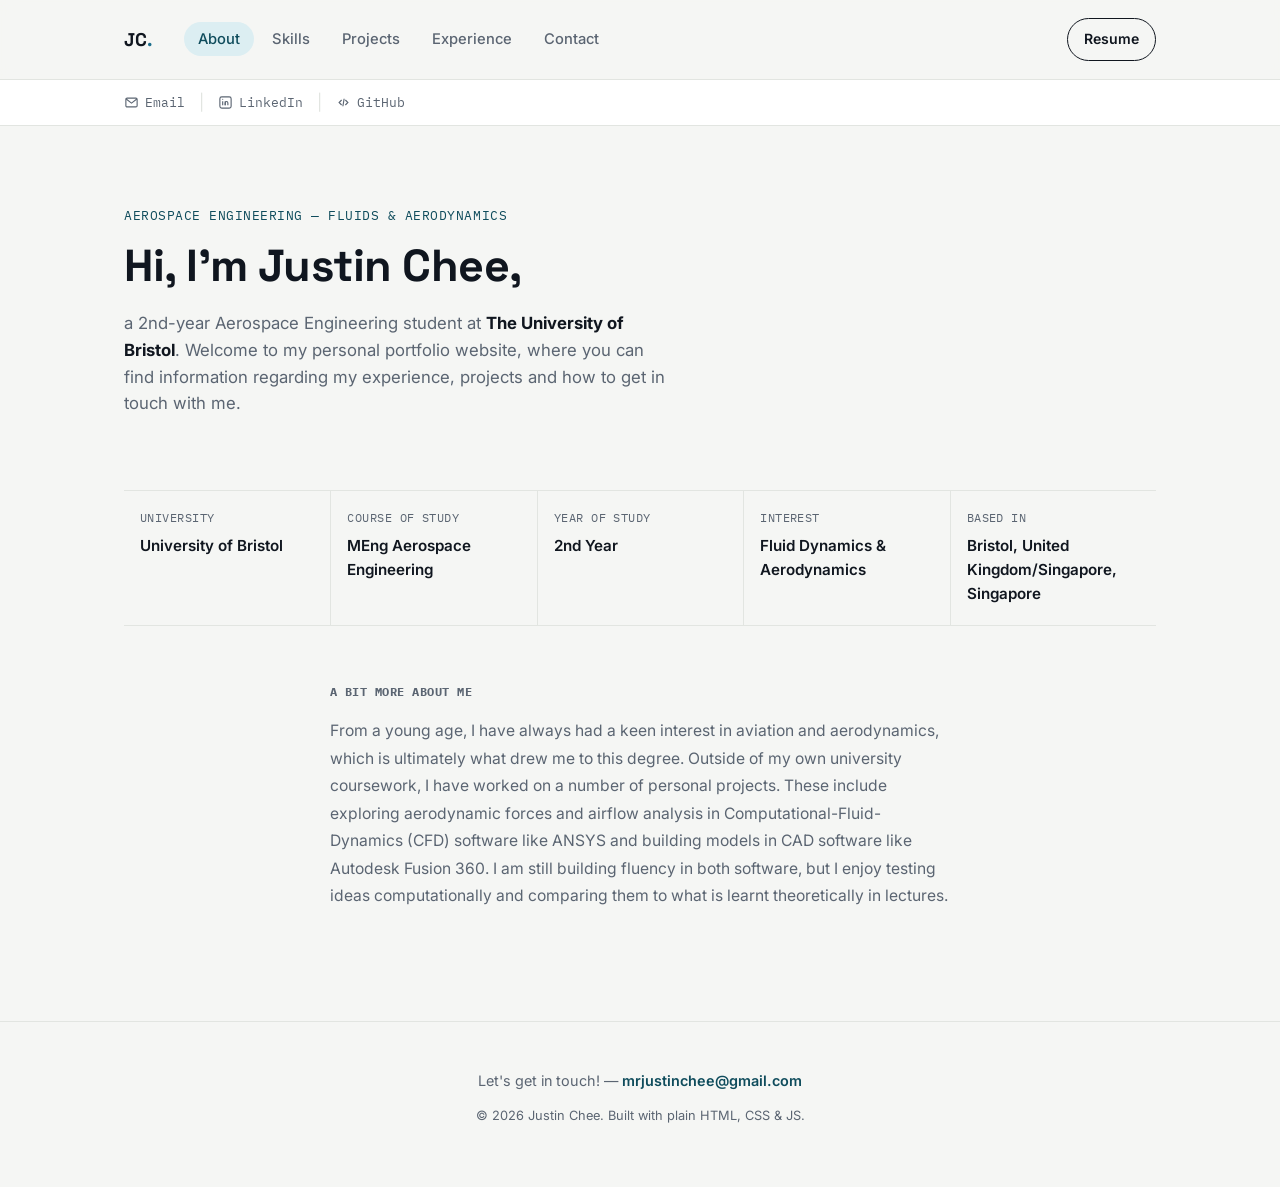
==== index.html @ 2c52f27e "Update hero photo source in index.html" ====
<!DOCTYPE html>
<html lang="en">
<head>
<meta charset="UTF-8">
<meta name="viewport" content="width=device-width, initial-scale=1.0">
<title>JC — Aerospace Engineering Portfolio</title>
<meta name="description" content="Portfolio of JC, Aerospace Engineering student focused on fluids and aerodynamics.">

<!-- Fonts: Space Grotesk for headings (technical/geometric), Inter for body, IBM Plex Mono for data labels -->
<link rel="preconnect" href="https://fonts.googleapis.com">
<link rel="preconnect" href="https://fonts.gstatic.com" crossorigin>
<link href="https://fonts.googleapis.com/css2?family=Space+Grotesk:wght@500;600;700&family=Inter:wght@400;500;600&family=IBM+Plex+Mono:wght@400;500&display=swap" rel="stylesheet">

<link rel="stylesheet" href="style.css">
</head>
<body>

<!-- ============================================================ -->
<!-- TOP NAVIGATION / TABS                                         -->
<!-- ============================================================ -->
<header class="site-header">
  <div class="header-inner">
    <a href="#summary" class="logo" data-tab-target="summary">JC<span class="logo-dot">.</span></a>
 
    <nav class="tabs" role="tablist" aria-label="Portfolio sections">
      <button class="tab-btn is-active" role="tab" aria-selected="true" aria-controls="summary" data-tab-target="summary">About</button>
      <button class="tab-btn" role="tab" aria-selected="false" aria-controls="skills" data-tab-target="skills">Skills</button>
      <button class="tab-btn" role="tab" aria-selected="false" aria-controls="projects" data-tab-target="projects">Projects</button>
      <button class="tab-btn" role="tab" aria-selected="false" aria-controls="experience" data-tab-target="experience">Experience</button>
      <button class="tab-btn" role="tab" aria-selected="false" aria-controls="contact" data-tab-target="contact">Contact</button>
    </nav>
 
    <!-- UPDATE_ME: point this at your actual resume PDF, or remove the button if you don't have one yet -->
    <a class="resume-btn" href="assets/resume.pdf" target="_blank" rel="noopener">Resume</a>
 
    <button class="nav-toggle" aria-label="Toggle menu" aria-expanded="false">
      <span></span><span></span><span></span>
    </button>
  </div>
</header>
 
<!-- ============================================================ -->
<!-- CONTACT BAR — quick hotlinks, always visible below the tabs   -->
<!-- ============================================================ -->
<div class="contact-bar">
  <ul class="contact-list">
    <li>
      <a href="mailto:mrjustinchee@gmail.com">
        <svg class="contact-icon" viewBox="0 0 24 24" width="16" height="16" fill="none" stroke="currentColor" stroke-width="1.8" aria-hidden="true">
          <rect x="3" y="5" width="18" height="14" rx="2"></rect>
          <path d="M3.5 6.5L12 13L20.5 6.5"></path>
        </svg>
        Email
      </a>
    </li>
    <li>
      <a href="https://www.linkedin.com/in/justin-chee-tc" target="_blank" rel="noopener">
        <svg class="contact-icon" viewBox="0 0 24 24" width="16" height="16" fill="none" stroke="currentColor" stroke-width="1.8" aria-hidden="true">
          <rect x="3" y="3" width="18" height="18" rx="3"></rect>
          <line x1="7.5" y1="10" x2="7.5" y2="16.5"></line>
          <circle cx="7.5" cy="6.8" r="0.9" fill="currentColor" stroke="none"></circle>
          <path d="M11.5 16.5V12.8C11.5 11.3 12.4 10.3 13.7 10.3C15 10.3 15.8 11.2 15.8 12.8V16.5"></path>
          <line x1="11.5" y1="10" x2="11.5" y2="16.5"></line>
        </svg>
        LinkedIn
      </a>
    </li>
    <li>
      <a href="https://github.com/Cheestin" target="_blank" rel="noopener">
        <svg class="contact-icon" viewBox="0 0 24 24" width="16" height="16" fill="none" stroke="currentColor" stroke-width="1.8" aria-hidden="true">
          <polyline points="9 8 5 12 9 16"></polyline>
          <polyline points="15 8 19 12 15 16"></polyline>
          <line x1="13" y1="6" x2="11" y2="18"></line>
        </svg>
        GitHub
      </a>
    </li>
  </ul>
</div>
<main>
  <!-- ============================================================ -->
  <!-- SUMMARY                                                       -->
  <!-- ============================================================ -->
<section id="summary" class="tab-panel is-active" role="tabpanel">
    <div class="hero">
      <div class="hero-copy">
        <p class="eyebrow">Aerospace Engineering — Fluids &amp; Aerodynamics</p>
        <h1 class="hero-title">Hi, I'm Justin Chee,</h1>
        <p class="hero-lede">
          a 2nd-year Aerospace Engineering student at <strong>The University of Bristol</strong>.
          Welcome to my personal portfolio website, where you can find information regarding my experience, projects and how to get in touch with me.
          
        </p>
      </div>

      <!-- UPDATE_ME: replace src with your own photo. Recommended: a square image, at least 500x500px -->
      <div class="hero-photo-wrap">
        <img class="hero-photo" src="assets/Self-Photo.jpg" alt="Photo of JC" onerror="this.closest('.hero-photo-wrap').style.display='none'">
      </div>
    </div>

   <div class="quick-facts">
      <div class="fact">
        <span class="fact-label">University</span>
        <span class="fact-value">University of Bristol</span>
      </div>
      <div class="fact">
        <span class="fact-label">Course of Study</span>
        <span class="fact-value">MEng Aerospace Engineering</span>
      </div>
      <div class="fact">
        <span class="fact-label">Year of Study</span>
        <span class="fact-value">2nd Year</span>
      </div>
      <div class="fact">
        <span class="fact-label">Interest</span>
        <span class="fact-value">Fluid Dynamics &amp; Aerodynamics</span>
      </div>
      <div class="fact">
        <span class="fact-label">Based in</span>
        <span class="fact-value">Bristol, United Kingdom/Singapore, Singapore</span>
      </div>
    </div>
    <div class="about-more">
      <h2 class="about-more-title">A bit more about me</h2>
      <p class="about-more-text">
From a young age, I have always had a keen interest in aviation and aerodynamics, which is ultimately what drew me to this degree. Outside of my own university coursework, I have worked on a number of personal projects. These include exploring aerodynamic forces and airflow analysis in Computational-Fluid-Dynamics (CFD) software like ANSYS and building models in CAD software like Autodesk Fusion 360. I am still building fluency in both software, but I enjoy testing ideas computationally and comparing them to what is learnt theoretically in lectures.
      </p>
    </div>
  </section>

  <!-- ============================================================ -->
  <!-- SKILLS                                                        -->
  <!-- ============================================================ -->
  <section id="skills" class="tab-panel" role="tabpanel" hidden>
    <h2 class="section-title">Skills</h2>
    <p class="section-lede">A working toolkit, organized by how I actually use it.</p>

    <div class="skill-groups">

      <div class="skill-group">
        <h3 class="skill-group-title">Technical Skills</h3>
        <ul class="tag-list">
          <li class="tag">CFD Analysis (Ansys)</li>
          <li class="tag">MATLAB</li>
          <li class="tag">CAD (Fusion 360)</li>
          <li class="tag">Python</li>
          </ul>
      </div>
      
      <div class="skill-group">
        <h3 class="skill-group-title">Engineering Fundamentals</h3>
        <ul class="tag-list">
          <li class="tag">Fluid Dynamics</li>
          <li class="tag">Thermodynamics</li>
          <li class="tag">Materials Science</li>
          <li class="tag">Structural Mechanics</li>
          <li class="tag">Materials Science</li>
        </ul>
      </div>
      
      <div class="skill-group">
        <h3 class="skill-group-title">Professional Skills</h3>
        <ul class="tag-list">
          <li class="tag">High-Pressure Decision Making</li>
          <li class="tag">Cross-Functional Collaboration</li>
          <li class="tag">Events & Operations Management</li>
          <li class="tag">Situational Awareness</li>
          <li class="tag">Leadership & Team Management</li>
          <li class="tag">Problem Solving</li>
        </ul>
      </div>

      <div class="skill-group">
        <h3 class="skill-group-title">Certifications</h3>
        <ul class="tag-list">
          <li class="tag">
            <a href="https://matlabacademy.mathworks.com/progress/share/certificate.html?id=540864f8-f4a7-497a-9adb-133bd8873ac4&" target="_blank" rel="noopener">MATLAB Onramp &#8599;</a>
          </li>
          <li class="tag">
            <a href="https://matlabacademy.mathworks.com/progress/share/certificate.html?id=38556f96-6208-426f-b482-1fb106cb03d3&" target="_blank" rel="noopener">Simulink Onramp &#8599;</a>
          </li>
          <li class="tag">
            <a href="UPDATE_ME" target="_blank" rel="noopener">UPDATE_ME &#8599;</a>
          </li>
        </ul>
      </div>
 
  </section>

  <!-- ============================================================ -->
  <!-- PROJECTS                                                      -->
  <!-- ============================================================ -->
  <section id="projects" class="tab-panel" role="tabpanel" hidden>
    <h2 class="section-title">Projects</h2>
    <p class="section-lede">Some projects I've built and tested through the years.</p>
 
    <div class="project-grid">
 
      <!-- PAPER example — for anything you've written. Duplicate for each paper. -->
      <article class="project-card">
        <div class="project-card-head">
          <span class="project-index">01</span>
          <span class="project-tag">Paper</span>
        </div>
        <h3 class="project-title">CFD Analysis of F1 Multi-Element Front Wing</h3>
        <p class="project-desc">
          Independant CFD Study investigating the relationship between flap angle and aerodynamic performance of a multi-element Formula 1 front wing through a CAD-CFD workflow.
        </p>
        <ul class="project-stack">
          <li>Independent research</li>
          <li>CAD (Fusion 360)</li>
          <li>CFD (ANSYS)</li>
          <li>Aerodynamic Analysis</li>
        </ul>
        <a class="project-link" href="projects/cfd-airfoil.html">Read the paper &rarr;</a>
      </article>
 
      <!-- BUILD example — for anything physical or coded you made. Duplicate as needed. -->
      <article class="project-card">
        <div class="project-card-head">
          <span class="project-index">02</span>
          <span class="project-tag">Build</span>
        </div>
        <h3 class="project-title">UPDATE_ME: Build Title</h3>
        <p class="project-desc">
          UPDATE_ME: what you built, why, and what you learned getting it
          to work.
        </p>
        <ul class="project-stack">
          <li>SolidWorks</li>
          <li>Python</li>
        </ul>
        <!-- UPDATE_ME: link to a repo, photos, or write-up -->
        <!-- UPDATE_ME: point this at the subpage for this project (see /projects/template.html) -->
        <a class="project-link" href="projects/UPDATE_ME.html">View project &rarr;</a>
      </article>
 
      <!-- Add more cards as needed — copy either block above -->
      <article class="project-card">
        <div class="project-card-head">
          <span class="project-index">03</span>
          <span class="project-tag">Paper</span>
        </div>
        <h3 class="project-title">Mathematical Route Optimisation Using Bezier Curves</h3>
        <p class="project-desc">
          An Extended Essay comparative study of Bezier Curves and parametric best-fit functions for route optimization of autonomous vehicles. 
        </p>
        <ul class="project-stack">
          <li>Independant Research</li>
          <li>Mathematical Modelling</li>
          <li>Route Optimisation</li>
        </ul>
        <a class="project-link" href="projects/Mathematical-Modelling">View project &rarr;</a>
      </article>
      
      <!-- PAPER example — for anything you've written. Duplicate for each paper. -->
      <article class="project-card">
        <div class="project-card-head">
          <span class="project-index">04</span>
          <span class="project-tag">Paper</span>
        </div>
        <h3 class="project-title">DIY Experimental Airfoil Lift Analysis</h3>
        <p class="project-desc">
          Experimental investigation into the relationship between incoming airflow velocity and lift force generated, in a DIY wind tunnel, controlling airflow conditions to analyse how lift forces were affected.
        </p>
        <ul class="project-stack">
          <li>Independent research</li>
          <li>Experimental Aerodynamics</li>
          <li>Experimental Analysis</li>
        </ul>
        <a class="project-link" href="projects/DIY-Wind-Tunnel.html">Read the paper &rarr;</a>
      </article>
      
    </div>
  </section>
 
  <!-- ============================================================ -->
  <!-- EXPERIENCE                                                    -->
  <!-- ============================================================ -->
  <section id="experience" class="tab-panel" role="tabpanel" hidden>
    <h2 class="section-title">Experience</h2>
    <p class="section-lede">Education, internships, and clubs, in order.</p>

    <ol class="timeline">

      <li class="timeline-item">
        <div class="timeline-when">Sept 2025 &dash; Present</div>
        <div class="timeline-body">
          <h3 class="timeline-title">2nd-Year Student / MEng Aerospace Engineering</h3>
          <p class="timeline-org">University of Bristol</p>
          <ul class="timeline-points">
            <li>Achieved a First Class average (72.8%) in Year 1</li>
          </ul>
        </div>
      </li>
      
      <li class="timeline-item">
        <div class="timeline-when">Feb 2023 &ndash; May 2025</div>
        <div class="timeline-body">
          <h3 class="timeline-title">Administrative / Operations Officer (Lieutenant)</h3>
          <p class="timeline-org">Singapore Armed Forces</p>
          <ul class="timeline-points">
            <li>Managed HR administration, covering manpower, personnel administration, pay and benefits and workplace investigations</li>
            <li>Led operation planning and execution of large-scale military events.</li>
          </ul>
          <a class="reference-link" href="assets/references/Letter of Reference_Justin Chee.pdf" target="_blank" rel="noopener">
            Read letter of recommendation &rarr;
          </a>  
        </div>
      </li>

      <li class="timeline-item">
        <div class="timeline-when">Jan 2021 &ndash; Sept 2021</div>
        <div class="timeline-body">
          <h3 class="timeline-title">Student Pilot</h3>
          <p class="timeline-org">Singapore Youth Flying Club</p>
          <ul class="timeline-points">
            <li>Completed 22 hours as Pilot in Command and achieved a First Solo Flight.</li>
          </ul>
        </div>
      </li>

    </ol>
  </section>
   <!-- ============================================================ -->
  <!-- CONTACT                                                       -->
  <!-- ============================================================ -->
  <section id="contact" class="tab-panel" role="tabpanel" hidden>
    <div class="contact-layout">
 
      <div class="contact-hero">
        <h2 class="contact-hero-title">Let's Get In Touch</h2>
        <p class="contact-hero-lede">Have a query? Drop me a message and I'll get back to you.</p>
 
        <ul class="contact-info-list">
          <li>
            <svg class="contact-icon" viewBox="0 0 24 24" width="18" height="18" fill="none" stroke="currentColor" stroke-width="1.8" aria-hidden="true">
              <path d="M6.5 3.5H9L10.5 7.5L8.5 9C9.3 11 11 12.7 13 13.5L14.5 11.5L18.5 13V15.5C18.5 16.9 17.3 18 16 17.8C10.5 17 5.9 12.4 5.2 6.9C5 5.6 5.1 4.4 6.5 3.5Z"></path>
            </svg>
            <a href="tel:+44 7493 414186">+44 77493 414186 (UK)</a>
          </li>
          <li>
            <svg class="contact-icon" viewBox="0 0 24 24" width="18" height="18" fill="none" stroke="currentColor" stroke-width="1.8" aria-hidden="true">
            <path d="M6.5 3.5H9L10.5 7.5L8.5 9C9.3 11 11 12.7 13 13.5L14.5 11.5L18.5 13V15.5C18.5 16.9 17.3 18 16 17.8C10.5 17 5.9 12.4 5.2 6.9C5 5.6 5.1 4.4 6.5 3.5Z"></path>
            </svg>
            <a href="tel:+65 8786 2000">+65 8786 2000 (SG)</a>
          </li>
          <li>
            <svg class="contact-icon" viewBox="0 0 24 24" width="18" height="18" fill="none" stroke="currentColor" stroke-width="1.8" aria-hidden="true">
              <rect x="3" y="5" width="18" height="14" rx="2"></rect>
              <path d="M3.5 6.5L12 13L20.5 6.5"></path>
            </svg>
            <a href="mailto:mrjustinchee@gmail.com">mrjustinchee@gmail.com</a>
          </li>
          <li>
            <svg class="contact-icon" viewBox="0 0 24 24" width="18" height="18" fill="none" stroke="currentColor" stroke-width="1.8" aria-hidden="true">
              <rect x="3" y="3" width="18" height="18" rx="3"></rect>
              <line x1="7.5" y1="10" x2="7.5" y2="16.5"></line>
              <circle cx="7.5" cy="6.8" r="0.9" fill="currentColor" stroke="none"></circle>
              <path d="M11.5 16.5V12.8C11.5 11.3 12.4 10.3 13.7 10.3C15 10.3 15.8 11.2 15.8 12.8V16.5"></path>
              <line x1="11.5" y1="10" x2="11.5" y2="16.5"></line>
            </svg>
            <a href="https://www.linkedin.com/in/justin-chee-tc" target="_blank" rel="noopener">linkedin.com/in/justin-chee-tc</a>
          </li>
          <li>
            <svg class="contact-icon" viewBox="0 0 24 24" width="18" height="18" fill="none" stroke="currentColor" stroke-width="1.8" aria-hidden="true">
              <polyline points="9 8 5 12 9 16"></polyline>
              <polyline points="15 8 19 12 15 16"></polyline>
              <line x1="13" y1="6" x2="11" y2="18"></line>
            </svg>
            <a href="https://github.com/Cheestin" target="_blank" rel="noopener">github.com/Cheestin</a>
          </li>
         <p class="quiet-note">References available on request.</p>
        </ul>
      </div>
 
      <div class="contact-form-wrap">

        <form id="contact-form" class="contact-form" action="https://formspree.io/f/xeajbpgw" method="POST">
          <div class="form-row-group">
            <div class="form-row">
              <label for="first-name">First Name <span class="required-tag">(required)</span></label>
              <input type="text" id="first-name" name="first_name" required autocomplete="given-name">
            </div>
 
            <div class="form-row">
              <label for="last-name">Last Name <span class="required-tag">(required)</span></label>
              <input type="text" id="last-name" name="last_name" required autocomplete="family-name">
            </div>
          </div>
 
          <div class="form-row">
            <label for="email">Email <span class="required-tag">(required)</span></label>
            <input
              type="email"
              id="email"
              name="email"
              required
              autocomplete="email"
              pattern="[a-zA-Z0-9._%+\-]+@[a-zA-Z0-9.\-]+\.[a-zA-Z]{2,}$"
              title="Please enter a valid email address, e.g. name@example.com">
          </div>
 
          <div class="form-row">
            <label for="message">Query <span class="required-tag">(required)</span></label>
            <textarea id="message" name="message" rows="8" required></textarea>
          </div>
 
          <button type="submit" class="btn btn-primary form-submit">Send message</button>
 
          <p class="form-status" id="form-status" role="status" aria-live="polite"></p>
        </form>
      </div>
 
    </div>
  </section>
</main>

<footer class="site-footer">
  <p>
    Let's get in touch! &mdash; <a href="mailto:mrjustinchee@gmail.com">mrjustinchee@gmail.com</a>
  </p>
  <p class="footer-meta">&copy; <span id="year"></span> Justin Chee. Built with plain HTML, CSS &amp; JS.</p>
</footer>

<script src="script.js"></script>
</body>
</html>
---- style.css ----
/* =================================================================
   DESIGN TOKENS
   Palette is a "wind-tunnel blueprint" theme: cool off-white surfaces,
   near-black ink, and a single aero-blue accent used for flow/streamlines.
   Change these variables to re-theme the entire site.
   ================================================================= */
:root {
  /* ---- UPDATE_ME: this is the fastest way to re-color the whole site ---- */
  --bg: #F5F6F4;
  --surface: #FFFFFF;
  --ink: #10161F;
  --muted: #5B6572;
  --line: #E2E5E1;
  --accent: #1C6E8C;      /* aero blue */
  --accent-ink: #0F4C5C;
  --accent-soft: #DCEEF2;

  --font-display: 'Space Grotesk', 'Segoe UI', sans-serif;
  --font-body: 'Inter', 'Segoe UI', sans-serif;
  --font-mono: 'IBM Plex Mono', 'Courier New', monospace;

  --max-width: 1080px;
  --radius: 10px;
}

* { box-sizing: border-box; }

html { scroll-behavior: smooth; }

body {
  margin: 0;
  background: var(--bg);
  color: var(--ink);
  font-family: var(--font-body);
  font-size: 16px;
  line-height: 1.6;
  -webkit-font-smoothing: antialiased;
}

h1, h2, h3 {
  font-family: var(--font-display);
  margin: 0;
  letter-spacing: -0.01em;
}

a { color: inherit; text-decoration: none; }

ul, ol { margin: 0; padding: 0; list-style: none; }

:focus-visible {
  outline: 2px solid var(--accent);
  outline-offset: 3px;
}

/* =================================================================
   HEADER / TABS
   ================================================================= */
.site-header {
  position: sticky;
  top: 0;
  z-index: 50;
  background: rgba(245, 246, 244, 0.92);
  backdrop-filter: blur(8px);
  border-bottom: 1px solid var(--line);
}

.header-inner {
  max-width: var(--max-width);
  margin: 0 auto;
  padding: 18px 24px;
  display: flex;
  align-items: center;
  gap: 32px;
}

.logo {
  font-family: var(--font-display);
  font-weight: 700;
  font-size: 1.15rem;
}
.logo-dot { color: var(--accent); }

.tabs {
  display: flex;
  gap: 4px;
  flex: 1;
}

.tab-btn {
  font-family: var(--font-body);
  font-weight: 500;
  font-size: 0.92rem;
  color: var(--muted);
  background: none;
  border: none;
  padding: 8px 14px;
  border-radius: 999px;
  cursor: pointer;
  transition: color 0.15s ease, background 0.15s ease;
}

.tab-btn:hover { color: var(--ink); }

.tab-btn.is-active {
  color: var(--accent-ink);
  background: var(--accent-soft);
}

.resume-btn {
  font-size: 0.88rem;
  font-weight: 600;
  padding: 9px 16px;
  border: 1px solid var(--ink);
  border-radius: 999px;
  white-space: nowrap;
}
.resume-btn:hover { background: var(--ink); color: var(--surface); }

/* Contact bar — slim strip of hotlinks under the header */
.contact-bar {
  background: var(--surface);
  border-bottom: 1px solid var(--line);
}

.contact-list {
  max-width: var(--max-width);
  margin: 0 auto;
  padding: 10px 24px;
  display: flex;
  gap: 14px;
}

.contact-list li {
  display: flex;
  align-items: center;
  gap: 14px;
}

.contact-list li:not(:first-child)::before {
  content: '|';
  color: var(--line);
}

.contact-list a {
  font-family: var(--font-mono);
  font-size: 0.82rem;
  color: var(--muted);
  display: flex;
  align-items: center;
  gap: 6px;
  transition: color 0.15s ease;
}

.contact-icon {
  width: 15px;
  height: 15px;
  flex-shrink: 0;
}

.contact-list a:hover { color: var(--accent-ink); }

.nav-toggle {
  display: none;
  flex-direction: column;
  gap: 4px;
  background: none;
  border: none;
  cursor: pointer;
  padding: 6px;
}
.nav-toggle span {
  width: 20px;
  height: 2px;
  background: var(--ink);
}

/* =================================================================
   LAYOUT / PANELS
   ================================================================= */
main {
  max-width: var(--max-width);
  margin: 0 auto;
  padding: 0 24px;
}

.tab-panel {
  padding: 56px 0 96px;
}

.section-title {
  font-size: 1.8rem;
  font-weight: 600;
}

.section-lede {
  margin: 8px 0 40px;
  color: var(--muted);
  max-width: 46ch;
}

/* =================================================================
   SUMMARY / HERO
   ================================================================= */
.hero {
  display: grid;
  grid-template-columns: 1.1fr 0.9fr;
  gap: 48px;
  align-items: start;
  padding-top: 24px;
}

.hero-photo-wrap {
  aspect-ratio: 16 / 9;
  border-radius: var(--radius);
  overflow: hidden;
  border: 1px solid var(--line);
  background: var(--surface);
}

.hero-photo {
  display: block;
  width: 100%;
  height: 100%;
  object-fit: cover;
}

.eyebrow {
  font-family: var(--font-mono);
  font-size: 0.8rem;
  letter-spacing: 0.04em;
  text-transform: uppercase;
  color: var(--accent-ink);
  margin: 0 0 14px;
}

.hero-title {
  font-size: clamp(2rem, 4vw, 2.8rem);
  font-weight: 700;
  line-height: 1.1;
  margin-bottom: 20px;
}

.hero-lede {
  color: var(--muted);
  font-size: 1.05rem;
  max-width: 52ch;
}

.hero-lede strong { color: var(--ink); }

.hero-actions {
  display: flex;
  gap: 12px;
  margin-top: 28px;
  flex-wrap: wrap;
}

.btn {
  font-weight: 600;
  font-size: 0.92rem;
  padding: 11px 20px;
  border-radius: 999px;
  transition: transform 0.15s ease, background 0.15s ease, color 0.15s ease;
}

.btn-primary {
  background: var(--ink);
  color: var(--surface);
}
.btn-primary:hover { background: var(--accent-ink); }

.btn-ghost {
  border: 1px solid var(--line);
  color: var(--ink);
}
.btn-ghost:hover { border-color: var(--accent); color: var(--accent-ink); }

/* Quick facts strip */
.quick-facts {
  margin-top: 56px;
  display: grid;
  grid-template-columns: repeat(5, 1fr);
  border-top: 1px solid var(--line);
  border-bottom: 1px solid var(--line);
}

.fact {
  padding: 18px 16px;
  border-left: 1px solid var(--line);
  display: flex;
  flex-direction: column;
  gap: 6px;
}
.fact:first-child { border-left: none; }

.fact-label {
  font-family: var(--font-mono);
  font-size: 0.72rem;
  text-transform: uppercase;
  letter-spacing: 0.04em;
  color: var(--muted);
}

.fact-value {
  font-weight: 600;
  font-size: 0.95rem;
}

.about-more {
  margin: 56px auto 0;
  max-width: 62ch;
}

.about-more-title {
  font-family: var(--font-mono);
  font-size: 0.78rem;
  text-transform: uppercase;
  letter-spacing: 0.04em;
  color: var(--muted);
  margin-bottom: 16px;
}

.about-more-text {
  font-size: 0.98rem;
  line-height: 1.75;
  color: var(--muted);
}
.about-more-text + .about-more-text {
  margin-top: 16px;
}

/* =================================================================
   SKILLS
   ================================================================= */
.skill-groups {
  display: grid;
  grid-template-columns: repeat(2, 1fr);
  gap: 36px 48px;
}

.skill-group-title {
  font-size: 1.02rem;
  font-weight: 600;
  margin-bottom: 14px;
  padding-bottom: 10px;
  border-bottom: 1px solid var(--line);
}

.tag-list {
  display: flex;
  flex-wrap: wrap;
  gap: 8px;
}

.tag {
  font-size: 0.85rem;
  font-family: var(--font-mono);
  padding: 7px 12px;
  background: var(--surface);
  border: 1px solid var(--line);
  border-radius: 999px;
  color: var(--ink);
}

/* =================================================================
   PROJECTS
   ================================================================= */
.project-grid {
  display: flex;
  gap: 20px;
  overflow-x: auto;
  padding-top: 8px;
  padding-bottom: 12px;
  /* Extends the row edge-to-edge past the centered content column so cards
     can scroll under the page margins. Remove this block if you'd rather
     keep the row inside the normal content width. */
  margin: 0 calc(-1 * 24px);
  padding-left: 24px;
  padding-right: 24px;
}

.project-grid::-webkit-scrollbar {
  height: 6px;
}
.project-grid::-webkit-scrollbar-track {
  background: transparent;
}
.project-grid::-webkit-scrollbar-thumb {
  background: var(--line);
  border-radius: 999px;
}
.project-grid::-webkit-scrollbar-thumb:hover {
  background: var(--accent);
}

.project-card {
  background: var(--surface);
  border: 1px solid var(--line);
  border-radius: var(--radius);
  padding: 24px;
  display: flex;
  flex-direction: column;
  gap: 10px;
  transition: border-color 0.15s ease, transform 0.15s ease;
  flex: 0 0 320px;
}

.project-card:hover {
  border-color: var(--accent);
  transform: translateY(-2px);
}

.project-card-head {
  display: flex;
  justify-content: space-between;
  align-items: center;
}

.project-index {
  font-family: var(--font-mono);
  color: var(--muted);
  font-size: 0.85rem;
}

.project-tag {
  font-family: var(--font-mono);
  font-size: 0.72rem;
  text-transform: uppercase;
  letter-spacing: 0.03em;
  color: var(--accent-ink);
  background: var(--accent-soft);
  padding: 4px 9px;
  border-radius: 999px;
}

.project-title {
  font-size: 1.1rem;
  font-weight: 600;
}

.project-desc {
  color: var(--muted);
  font-size: 0.92rem;
  flex: 1;
}

.project-stack {
  display: flex;
  flex-wrap: wrap;
  gap: 6px;
  font-family: var(--font-mono);
  font-size: 0.76rem;
  color: var(--muted);
}
.project-stack li::after { content: '\00B7'; margin-left: 6px; }
.project-stack li:last-child::after { content: ''; }

.project-link {
  font-weight: 600;
  font-size: 0.88rem;
  color: var(--accent-ink);
  margin-top: 6px;
}
.project-link:hover { text-decoration: underline; }

/* =================================================================
   EXPERIENCE / TIMELINE
   ================================================================= */
.timeline {
  border-left: 2px solid var(--line);
  padding-left: 28px;
  display: flex;
  flex-direction: column;
  gap: 36px;
}

.timeline-item {
  position: relative;
}

.timeline-item::before {
  content: '';
  position: absolute;
  left: -33px;
  top: 4px;
  width: 8px;
  height: 8px;
  border-radius: 50%;
  background: var(--accent);
}

.timeline-when {
  font-family: var(--font-mono);
  font-size: 0.78rem;
  color: var(--muted);
  margin-bottom: 6px;
}

.timeline-title {
  font-size: 1.05rem;
  font-weight: 600;
}

.timeline-org {
  color: var(--accent-ink);
  font-size: 0.92rem;
  margin: 2px 0 10px;
}

.timeline-points li {
  position: relative;
  padding-left: 16px;
  color: var(--muted);
  font-size: 0.92rem;
  margin-bottom: 4px;
}
.timeline-points li::before {
  content: '\2014';
  position: absolute;
  left: 0;
  color: var(--line);
}

.reference-link {
  display: inline-block;
  margin-top: 10px;
  font-size: 0.88rem;
  font-weight: 600;
  color: var(--accent-ink);
}
.reference-link:hover {
  text-decoration: underline;
}

/* =================================================================
   CONTACT
   ================================================================= */
.contact-layout {
  display: grid;
  grid-template-columns: 0.8fr 1.2fr;
  gap: 56px;
  align-items: center;
  min-height: 60vh;
}

.contact-hero-title {
  font-size: clamp(2.2rem, 4.5vw, 3.2rem);
  font-weight: 700;
  line-height: 1.1;
  margin-bottom: 16px;
}

.contact-hero-lede {
  color: var(--muted);
  font-size: 1rem;
  max-width: 34ch;
}

.contact-info-list {
  margin-top: 32px;
  display: flex;
  flex-direction: column;
  max-width: 34ch;
}

.contact-info-list li {
  display: flex;
  align-items: center;
  gap: 12px;
  padding: 14px 0;
  border-bottom: 1px solid var(--line);
}

.contact-info-list li:first-child {
  border-top: 1px solid var(--line);
}

.contact-info-list .contact-icon {
  color: var(--accent);
  flex-shrink: 0;
}

.contact-info-list a {
  font-size: 0.92rem;
  color: var(--ink);
  word-break: break-word;
}
.contact-info-list a:hover { color: var(--accent-ink); }

.quiet-note {
  margin-top: 20px;
  font-family: var(--font-mono);
  font-size: 0.78rem;
  color: var(--muted);
}

.contact-form-wrap {
  width: 100%;
}

.contact-form {
  width: 100%;
  max-width: none;
  display: flex;
  flex-direction: column;
  gap: 20px;
}

.form-row-group {
  display: grid;
  grid-template-columns: 1fr 1fr;
  gap: 20px;
}

.required-tag {
  text-transform: none;
  font-weight: 400;
  color: var(--muted);
  letter-spacing: 0;
}

.form-row {
  display: flex;
  flex-direction: column;
  gap: 8px;
}

.form-row label {
  font-family: var(--font-mono);
  font-size: 0.78rem;
  text-transform: uppercase;
  letter-spacing: 0.04em;
  color: var(--muted);
}

.form-row input,
.form-row textarea {
  font-family: var(--font-body);
  font-size: 0.95rem;
  color: var(--ink);
  background: var(--surface);
  border: 1px solid var(--line);
  border-radius: 6px;
  padding: 11px 14px;
  resize: vertical;
}

.form-row input:focus,
.form-row textarea:focus {
  outline: none;
  border-color: var(--accent);
}

.form-submit {
  align-self: flex-start;
  border: none;
  cursor: pointer;
  font-family: var(--font-body);
}

.form-status {
  margin: 0;
  font-size: 0.88rem;
}
.form-status.is-success { color: var(--accent-ink); }
.form-status.is-error { color: #B3261E; }

/* =================================================================
   PROJECT SUBPAGES (/projects/*.html)
   ================================================================= */
.back-link {
  margin-left: auto;
  font-size: 0.88rem;
  font-weight: 600;
  color: var(--muted);
}
.back-link:hover { color: var(--accent-ink); }

.project-page {
  max-width: var(--max-width);
  margin: 0 auto;
  padding: 48px 24px 96px;
  display: flex;
  flex-direction: column;
  align-items: center;
  text-align: center;
  gap: 56px;
}

.project-page-header,
.project-page-section {
  width: 100%;
  display: flex;
  flex-direction: column;
  align-items: center;
}

.project-page-header .project-tag {
  display: inline-block;
  margin-bottom: 16px;
}

.project-page-title {
  font-size: clamp(1.6rem, 3.5vw, 2.3rem);
  font-weight: 700;
  margin-bottom: 16px;
}

.project-page-overview {
  color: var(--muted);
  font-size: 0.95rem;
  max-width: 900px;
  margin: 0 auto 16px;
  text-align: justify;
}

.project-page-header .project-stack {
  justify-content: center;
}

.project-page-section {
  border-top: 1px solid var(--line);
  padding-top: 32px;
}

.project-page-subhead {
  font-size: 1.15rem;
  font-weight: 600;
  margin-bottom: 18px;
}

.model-frame {
  aspect-ratio: 16 / 10;
  max-width: 720px;
  width: 100%;
  margin: 0 auto;
  border: 1px solid var(--line);
  border-radius: var(--radius);
  overflow: hidden;
  background: var(--surface);
}

.model-hint {
  margin-top: 10px;
  font-family: var(--font-mono);
  font-size: 0.78rem;
  color: var(--muted);
}

.pdf-frame {
  max-width: 720px;
  width: 100%;
  margin: 0 auto 14px;
  aspect-ratio: 8.5 / 5.5;
  border: 1px solid var(--line);
  border-radius: var(--radius);
  overflow: hidden;
}

.pdf-frame iframe {
  width: 100%;
  height: 100%;
  border: none;
}

.project-page-repo {
  background: var(--accent-soft);
  border-top: none;
  border-radius: var(--radius);
  padding: 32px 32px 40px;
}

.project-page-repo .btn {
  white-space: nowrap;
  line-height: 1.4;
}

/* =================================================================
   FOOTER
   ================================================================= */
.site-footer {
  border-top: 1px solid var(--line);
  padding: 32px 24px 48px;
  text-align: center;
  color: var(--muted);
  font-size: 0.9rem;
}
.site-footer a { color: var(--accent-ink); font-weight: 600; }
.footer-meta { margin-top: 8px; font-size: 0.8rem; }

/* =================================================================
   RESPONSIVE
   ================================================================= */
@media (max-width: 860px) {
  .hero { grid-template-columns: 1fr; }
  .hero-photo-wrap { order: -1; max-width: 320px; margin: 0 auto; }
  .quick-facts { grid-template-columns: repeat(2, 1fr); }
  .fact:nth-child(3) { border-left: none; }
  .skill-groups { grid-template-columns: 1fr; }
  /* .project-grid is a horizontal scroll row now, so no column override needed here */
  .contact-layout { grid-template-columns: 1fr; }
}

@media (max-width: 720px) {
  .tabs { display: none; }
  .nav-toggle { display: flex; }
  .header-inner { flex-wrap: wrap; }

  .site-header.is-open .tabs {
    display: flex;
    flex-direction: column;
    width: 100%;
    order: 3;
    padding-top: 12px;
    gap: 2px;
  }
  .site-header.is-open .tab-btn { text-align: left; border-radius: 6px; }
}

@media (max-width: 480px) {
  .quick-facts { grid-template-columns: 1fr 1fr; }
  .form-row-group { grid-template-columns: 1fr; }
}
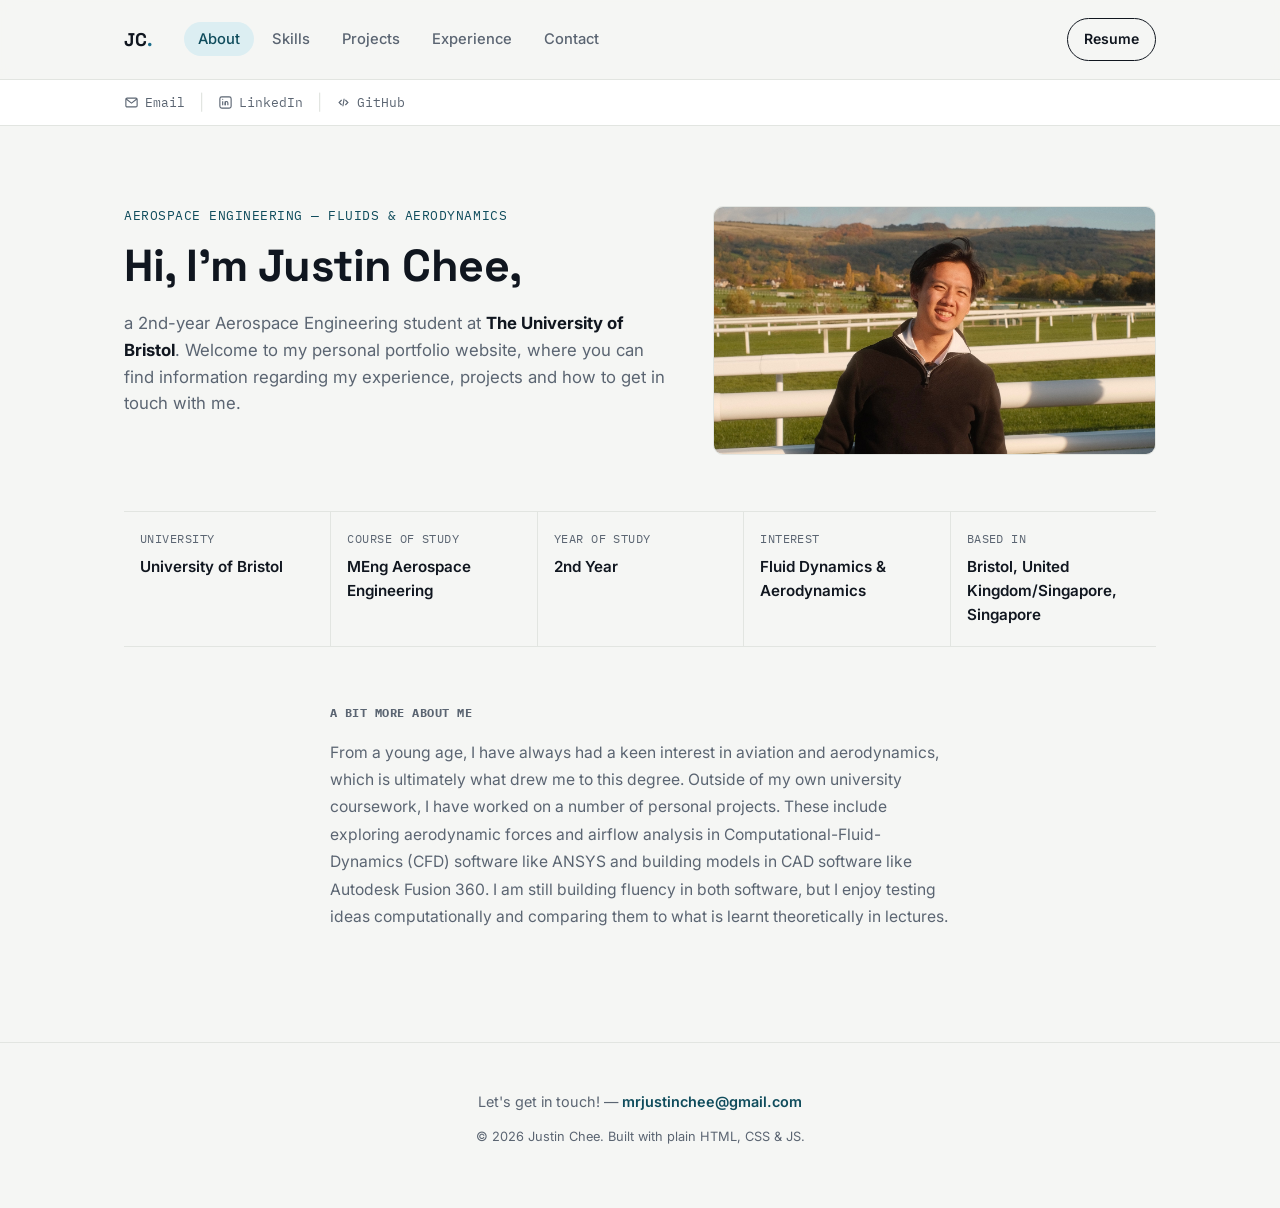
==== commit f025ddf6: "Fix image source filename in index.html" ====
--- a/index.html
+++ b/index.html
@@ -93,9 +93,8 @@
         </p>
       </div>
 
-      <!-- UPDATE_ME: replace src with your own photo. Recommended: a square image, at least 500x500px -->
       <div class="hero-photo-wrap">
-        <img class="hero-photo" src="assets/Self-Photo.jpg" alt="Photo of JC" onerror="this.closest('.hero-photo-wrap').style.display='none'">
+        <img class="hero-photo" src="assets/Self_Photo.jpg" alt="Photo of JC" onerror="this.closest('.hero-photo-wrap').style.display='none'">
       </div>
     </div>
 
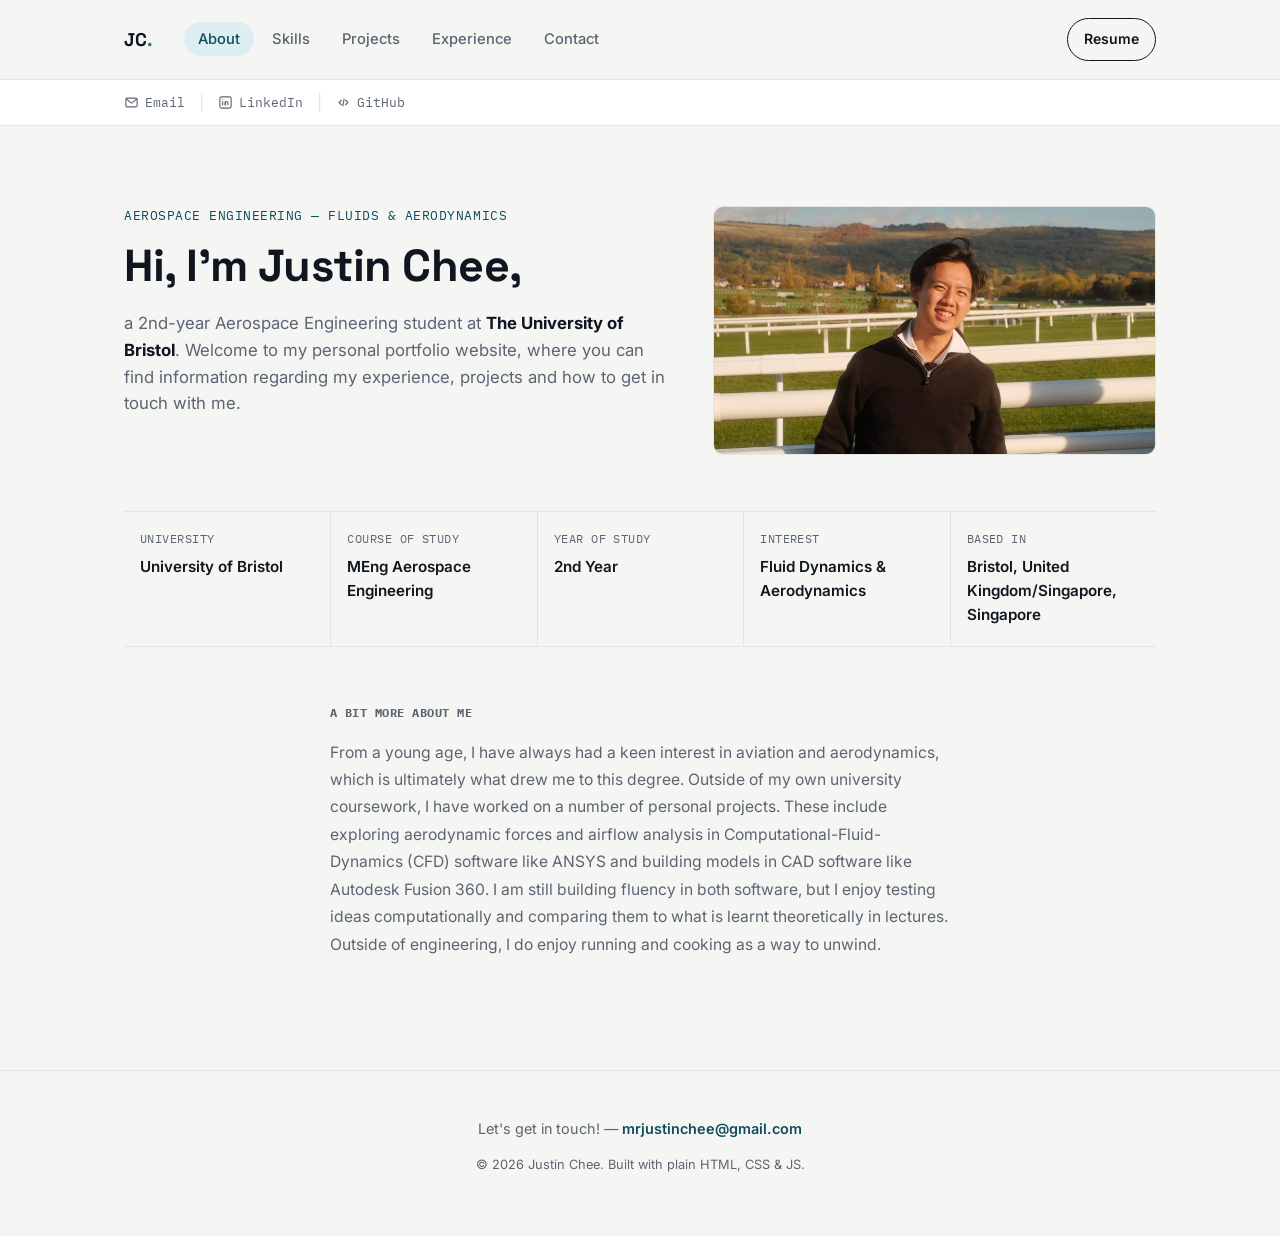
==== commit 8f9482cc: "Add personal interests to the about section" ====
--- a/index.html
+++ b/index.html
@@ -124,6 +124,7 @@
       <h2 class="about-more-title">A bit more about me</h2>
       <p class="about-more-text">
 From a young age, I have always had a keen interest in aviation and aerodynamics, which is ultimately what drew me to this degree. Outside of my own university coursework, I have worked on a number of personal projects. These include exploring aerodynamic forces and airflow analysis in Computational-Fluid-Dynamics (CFD) software like ANSYS and building models in CAD software like Autodesk Fusion 360. I am still building fluency in both software, but I enjoy testing ideas computationally and comparing them to what is learnt theoretically in lectures.
+      Outside of engineering, I do enjoy running and cooking as a way to unwind. 
       </p>
     </div>
   </section>
